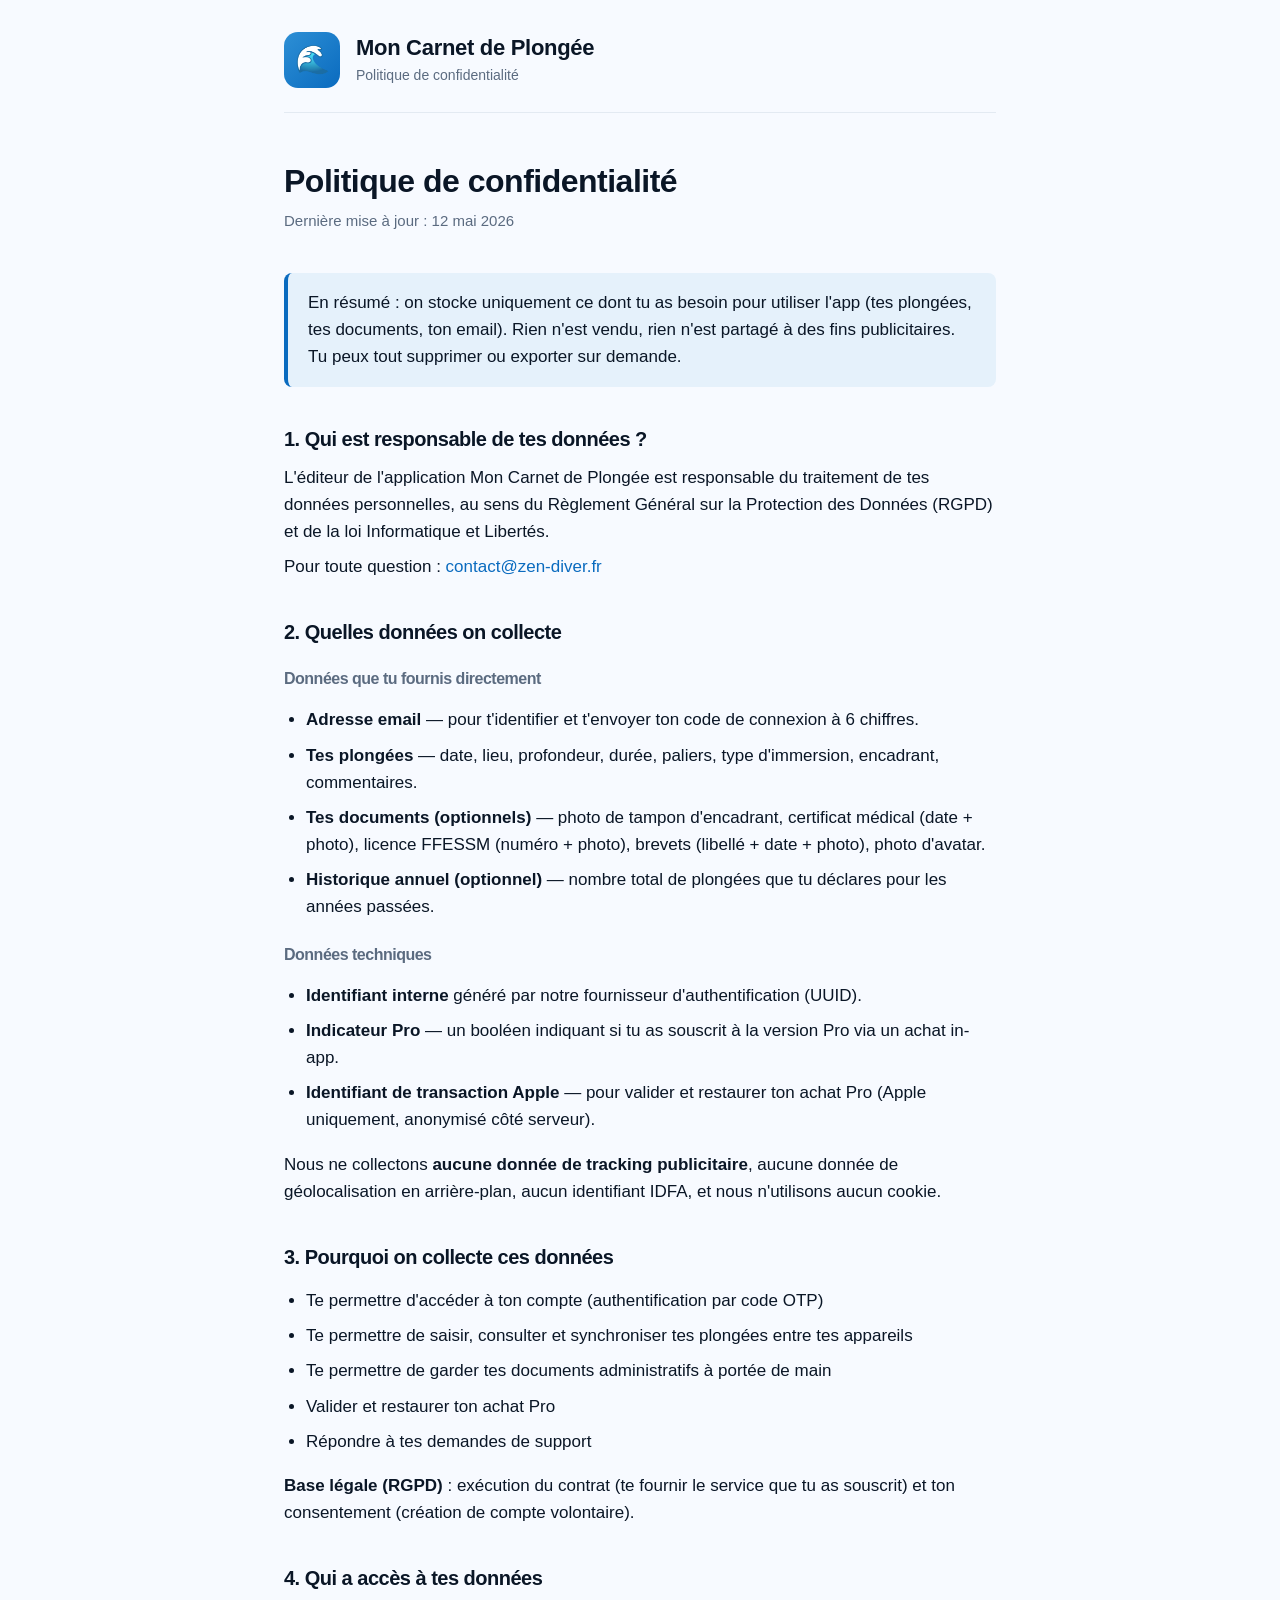
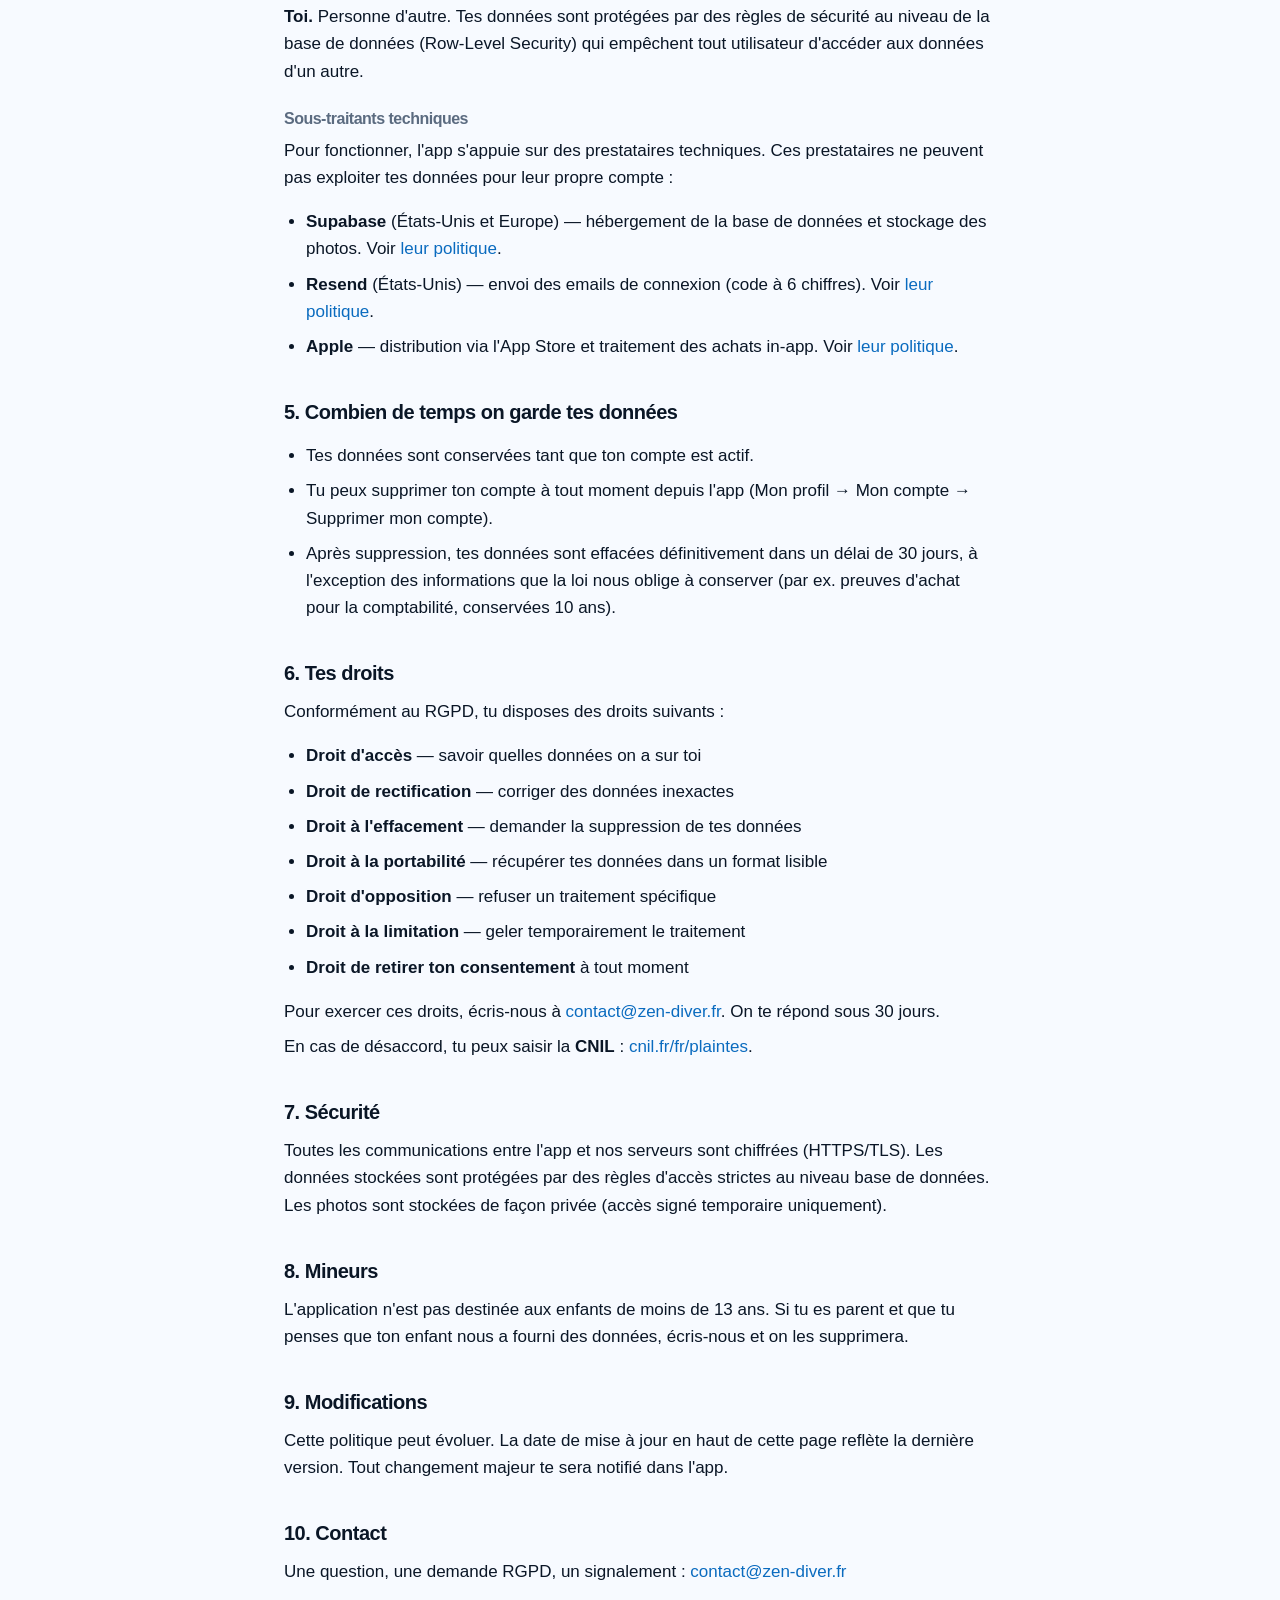
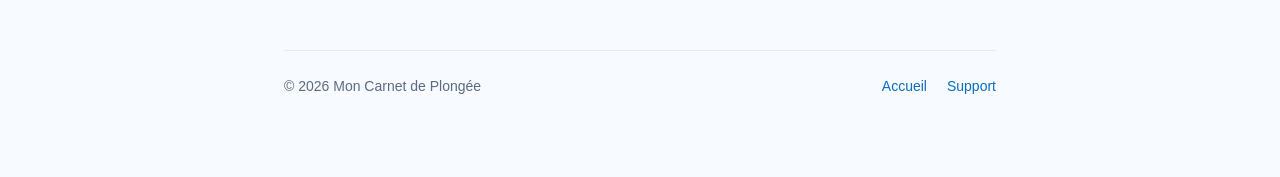
==== privacy.html @ 47d1d04c "Initial site (landing + privacy + support)" ====
<!DOCTYPE html>
<html lang="fr">
<head>
  <meta charset="UTF-8">
  <meta name="viewport" content="width=device-width, initial-scale=1.0">
  <title>Politique de confidentialité — Mon Carnet de Plongée</title>
  <meta name="description" content="Comment Mon Carnet de Plongée collecte, stocke et protège tes données personnelles.">
  <link rel="stylesheet" href="style.css">
</head>
<body>
  <div class="container">
    <header class="site">
      <div class="logo">🌊</div>
      <div>
        <h1>Mon Carnet de Plongée</h1>
        <div class="subtitle">Politique de confidentialité</div>
      </div>
    </header>

    <h1 class="page-title">Politique de confidentialité</h1>
    <p class="page-subtitle">Dernière mise à jour : 12 mai 2026</p>

    <div class="callout">
      <p>
        En résumé : on stocke uniquement ce dont tu as besoin pour utiliser l'app
        (tes plongées, tes documents, ton email). Rien n'est vendu, rien n'est partagé
        à des fins publicitaires. Tu peux tout supprimer ou exporter sur demande.
      </p>
    </div>

    <h2>1. Qui est responsable de tes données ?</h2>
    <p>
      L'éditeur de l'application Mon Carnet de Plongée est responsable du traitement
      de tes données personnelles, au sens du Règlement Général sur la Protection des
      Données (RGPD) et de la loi Informatique et Libertés.
    </p>
    <p>
      Pour toute question : <a href="mailto:contact@zen-diver.fr">contact@zen-diver.fr</a>
    </p>

    <h2>2. Quelles données on collecte</h2>

    <h3>Données que tu fournis directement</h3>
    <ul>
      <li><strong>Adresse email</strong> — pour t'identifier et t'envoyer ton code de connexion à 6 chiffres.</li>
      <li><strong>Tes plongées</strong> — date, lieu, profondeur, durée, paliers, type d'immersion, encadrant, commentaires.</li>
      <li><strong>Tes documents (optionnels)</strong> — photo de tampon d'encadrant, certificat médical (date + photo), licence FFESSM (numéro + photo), brevets (libellé + date + photo), photo d'avatar.</li>
      <li><strong>Historique annuel (optionnel)</strong> — nombre total de plongées que tu déclares pour les années passées.</li>
    </ul>

    <h3>Données techniques</h3>
    <ul>
      <li><strong>Identifiant interne</strong> généré par notre fournisseur d'authentification (UUID).</li>
      <li><strong>Indicateur Pro</strong> — un booléen indiquant si tu as souscrit à la version Pro via un achat in-app.</li>
      <li><strong>Identifiant de transaction Apple</strong> — pour valider et restaurer ton achat Pro (Apple uniquement, anonymisé côté serveur).</li>
    </ul>

    <p>
      Nous ne collectons <strong>aucune donnée de tracking publicitaire</strong>, aucune
      donnée de géolocalisation en arrière-plan, aucun identifiant IDFA, et nous n'utilisons
      aucun cookie.
    </p>

    <h2>3. Pourquoi on collecte ces données</h2>
    <ul>
      <li>Te permettre d'accéder à ton compte (authentification par code OTP)</li>
      <li>Te permettre de saisir, consulter et synchroniser tes plongées entre tes appareils</li>
      <li>Te permettre de garder tes documents administratifs à portée de main</li>
      <li>Valider et restaurer ton achat Pro</li>
      <li>Répondre à tes demandes de support</li>
    </ul>

    <p>
      <strong>Base légale (RGPD)</strong> : exécution du contrat (te fournir le service que
      tu as souscrit) et ton consentement (création de compte volontaire).
    </p>

    <h2>4. Qui a accès à tes données</h2>
    <p>
      <strong>Toi.</strong> Personne d'autre. Tes données sont protégées par des règles
      de sécurité au niveau de la base de données (Row-Level Security) qui empêchent tout
      utilisateur d'accéder aux données d'un autre.
    </p>

    <h3>Sous-traitants techniques</h3>
    <p>
      Pour fonctionner, l'app s'appuie sur des prestataires techniques. Ces prestataires
      ne peuvent pas exploiter tes données pour leur propre compte :
    </p>
    <ul>
      <li>
        <strong>Supabase</strong> (États-Unis et Europe) — hébergement de la base de données
        et stockage des photos. Voir <a href="https://supabase.com/privacy" target="_blank" rel="noopener">leur politique</a>.
      </li>
      <li>
        <strong>Resend</strong> (États-Unis) — envoi des emails de connexion (code à 6 chiffres).
        Voir <a href="https://resend.com/legal/privacy-policy" target="_blank" rel="noopener">leur politique</a>.
      </li>
      <li>
        <strong>Apple</strong> — distribution via l'App Store et traitement des achats in-app.
        Voir <a href="https://www.apple.com/legal/privacy/fr-ww/" target="_blank" rel="noopener">leur politique</a>.
      </li>
    </ul>

    <h2>5. Combien de temps on garde tes données</h2>
    <ul>
      <li>Tes données sont conservées tant que ton compte est actif.</li>
      <li>Tu peux supprimer ton compte à tout moment depuis l'app (Mon profil → Mon compte → Supprimer mon compte).</li>
      <li>Après suppression, tes données sont effacées définitivement dans un délai de 30 jours, à l'exception des informations que la loi nous oblige à conserver (par ex. preuves d'achat pour la comptabilité, conservées 10 ans).</li>
    </ul>

    <h2>6. Tes droits</h2>
    <p>Conformément au RGPD, tu disposes des droits suivants :</p>
    <ul>
      <li><strong>Droit d'accès</strong> — savoir quelles données on a sur toi</li>
      <li><strong>Droit de rectification</strong> — corriger des données inexactes</li>
      <li><strong>Droit à l'effacement</strong> — demander la suppression de tes données</li>
      <li><strong>Droit à la portabilité</strong> — récupérer tes données dans un format lisible</li>
      <li><strong>Droit d'opposition</strong> — refuser un traitement spécifique</li>
      <li><strong>Droit à la limitation</strong> — geler temporairement le traitement</li>
      <li><strong>Droit de retirer ton consentement</strong> à tout moment</li>
    </ul>
    <p>
      Pour exercer ces droits, écris-nous à <a href="mailto:contact@zen-diver.fr">contact@zen-diver.fr</a>.
      On te répond sous 30 jours.
    </p>
    <p>
      En cas de désaccord, tu peux saisir la <strong>CNIL</strong> :
      <a href="https://www.cnil.fr/fr/plaintes" target="_blank" rel="noopener">cnil.fr/fr/plaintes</a>.
    </p>

    <h2>7. Sécurité</h2>
    <p>
      Toutes les communications entre l'app et nos serveurs sont chiffrées (HTTPS/TLS).
      Les données stockées sont protégées par des règles d'accès strictes au niveau base
      de données. Les photos sont stockées de façon privée (accès signé temporaire uniquement).
    </p>

    <h2>8. Mineurs</h2>
    <p>
      L'application n'est pas destinée aux enfants de moins de 13 ans. Si tu es parent
      et que tu penses que ton enfant nous a fourni des données, écris-nous et on les
      supprimera.
    </p>

    <h2>9. Modifications</h2>
    <p>
      Cette politique peut évoluer. La date de mise à jour en haut de cette page reflète
      la dernière version. Tout changement majeur te sera notifié dans l'app.
    </p>

    <h2>10. Contact</h2>
    <p>
      Une question, une demande RGPD, un signalement :
      <a href="mailto:contact@zen-diver.fr">contact@zen-diver.fr</a>
    </p>

    <footer class="site">
      <div>© 2026 Mon Carnet de Plongée</div>
      <nav>
        <a href="/">Accueil</a>
        <a href="/support">Support</a>
      </nav>
    </footer>
  </div>
</body>
</html>
---- style.css ----
:root {
  --bg: #f7faff;
  --card: #ffffff;
  --text: #0a1626;
  --muted: #5b6b80;
  --primary: #0a6bbf;
  --primary-soft: #e5f1fb;
  --border: #e3eaf2;
  --radius: 16px;
  --max-width: 760px;
}

* { box-sizing: border-box; }

html, body {
  margin: 0;
  padding: 0;
  background: var(--bg);
  color: var(--text);
  font-family: -apple-system, BlinkMacSystemFont, "Segoe UI", Roboto, Helvetica, Arial, sans-serif;
  font-size: 17px;
  line-height: 1.6;
  -webkit-font-smoothing: antialiased;
}

a {
  color: var(--primary);
  text-decoration: none;
}
a:hover { text-decoration: underline; }

.container {
  max-width: var(--max-width);
  margin: 0 auto;
  padding: 32px 24px 80px;
}

header.site {
  display: flex;
  align-items: center;
  gap: 16px;
  margin-bottom: 48px;
  padding-bottom: 24px;
  border-bottom: 1px solid var(--border);
}

header.site .logo {
  width: 56px;
  height: 56px;
  border-radius: 14px;
  background: linear-gradient(135deg, #2d8fd5, #0a6bbf);
  display: flex;
  align-items: center;
  justify-content: center;
  color: #fff;
  font-size: 28px;
}

header.site h1 {
  margin: 0;
  font-size: 22px;
  letter-spacing: -0.3px;
}

header.site .subtitle {
  color: var(--muted);
  font-size: 14px;
  margin-top: 2px;
}

h1, h2, h3 {
  letter-spacing: -0.5px;
  line-height: 1.25;
}

h1.page-title {
  font-size: 32px;
  margin: 0 0 8px;
}

.page-subtitle {
  color: var(--muted);
  font-size: 15px;
  margin: 0 0 40px;
}

h2 {
  font-size: 20px;
  margin: 40px 0 12px;
}

h3 {
  font-size: 16px;
  margin: 24px 0 8px;
  color: var(--muted);
}

p, li {
  margin: 8px 0;
}

ul {
  padding-left: 22px;
}

.card {
  background: var(--card);
  border: 1px solid var(--border);
  border-radius: var(--radius);
  padding: 24px;
  margin: 16px 0;
}

.callout {
  background: var(--primary-soft);
  border-left: 4px solid var(--primary);
  border-radius: 8px;
  padding: 16px 20px;
  margin: 24px 0;
}

.callout p { margin: 0; }

.muted { color: var(--muted); font-size: 14px; }

footer.site {
  margin-top: 64px;
  padding-top: 24px;
  border-top: 1px solid var(--border);
  display: flex;
  flex-wrap: wrap;
  gap: 24px;
  justify-content: space-between;
  color: var(--muted);
  font-size: 14px;
}

footer.site nav {
  display: flex;
  gap: 20px;
  flex-wrap: wrap;
}

.cards {
  display: grid;
  grid-template-columns: 1fr 1fr;
  gap: 16px;
  margin-top: 32px;
}

.cards .card {
  margin: 0;
  display: flex;
  flex-direction: column;
  gap: 8px;
}

.cards .card h3 {
  color: var(--text);
  font-size: 17px;
  margin: 0;
}

.cards .card p {
  color: var(--muted);
  font-size: 14px;
  margin: 0;
}

@media (max-width: 560px) {
  .cards { grid-template-columns: 1fr; }
  h1.page-title { font-size: 26px; }
  .container { padding-top: 24px; }
}
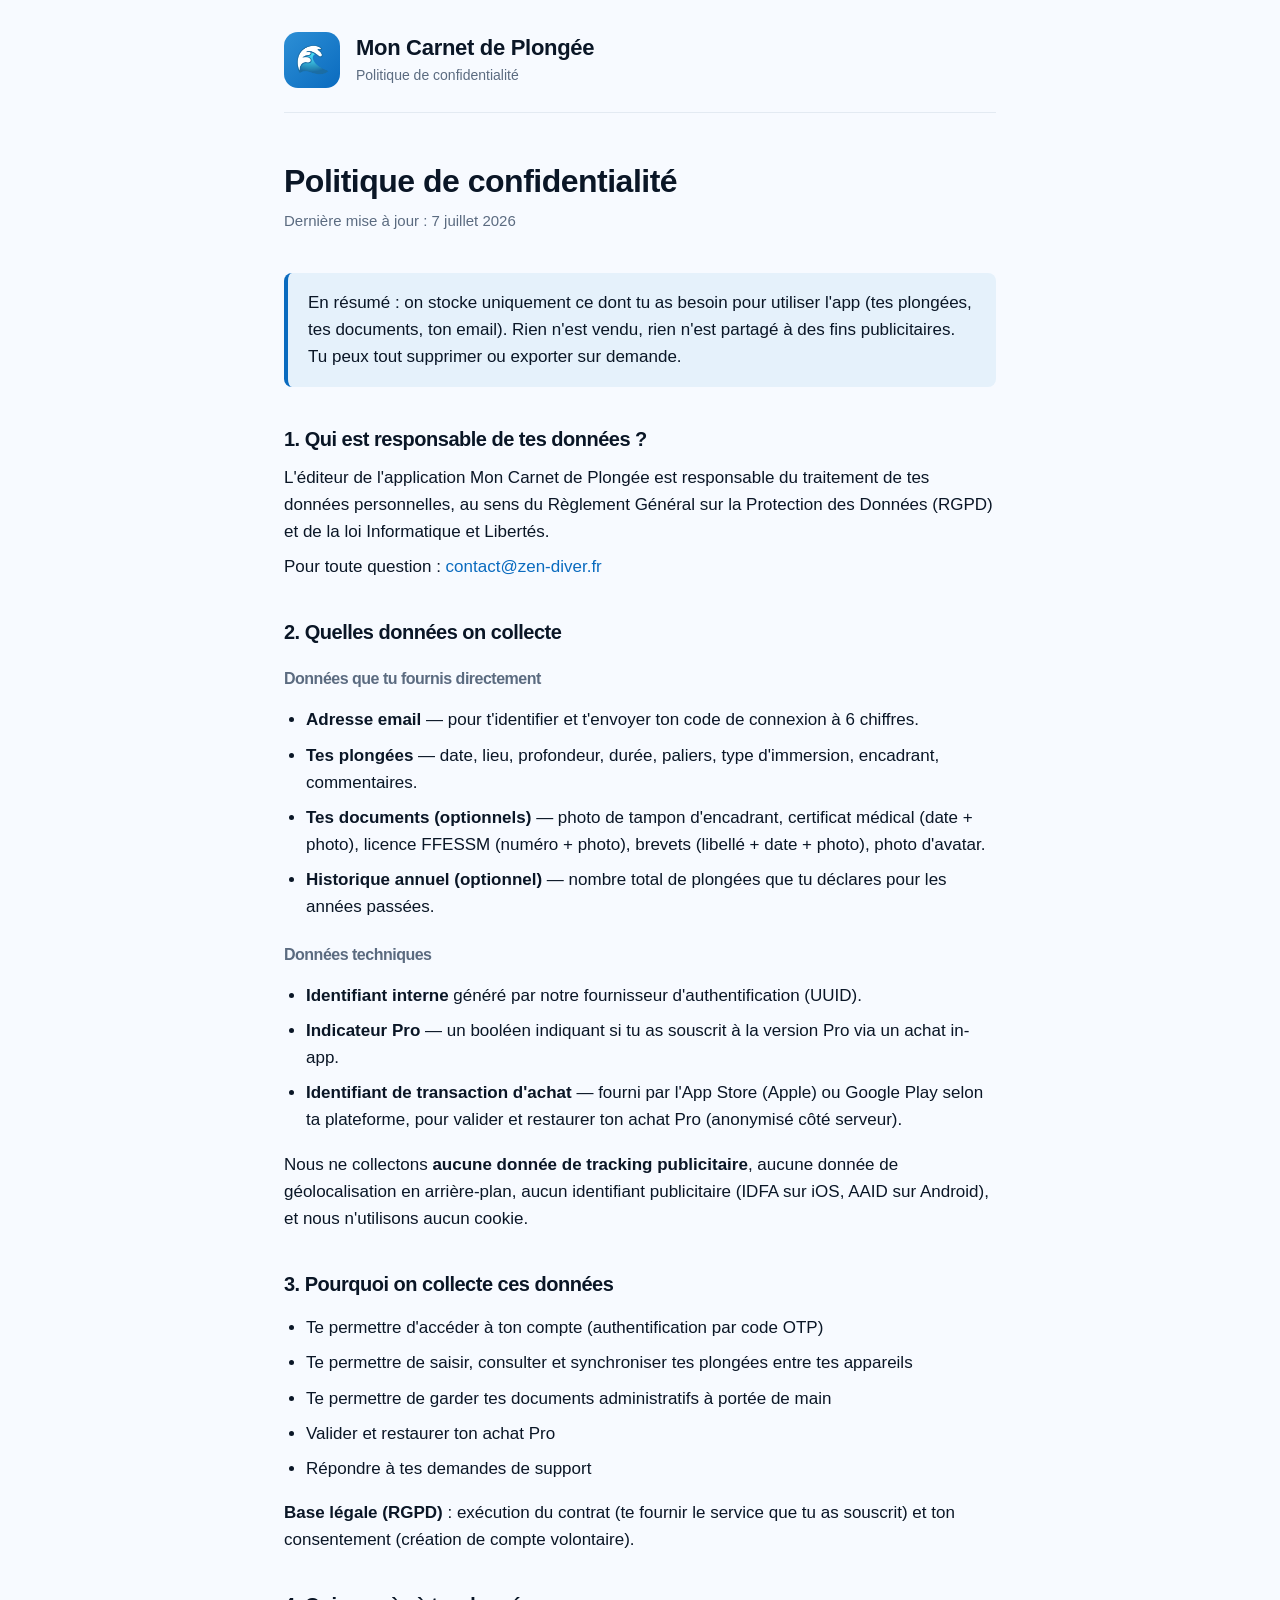
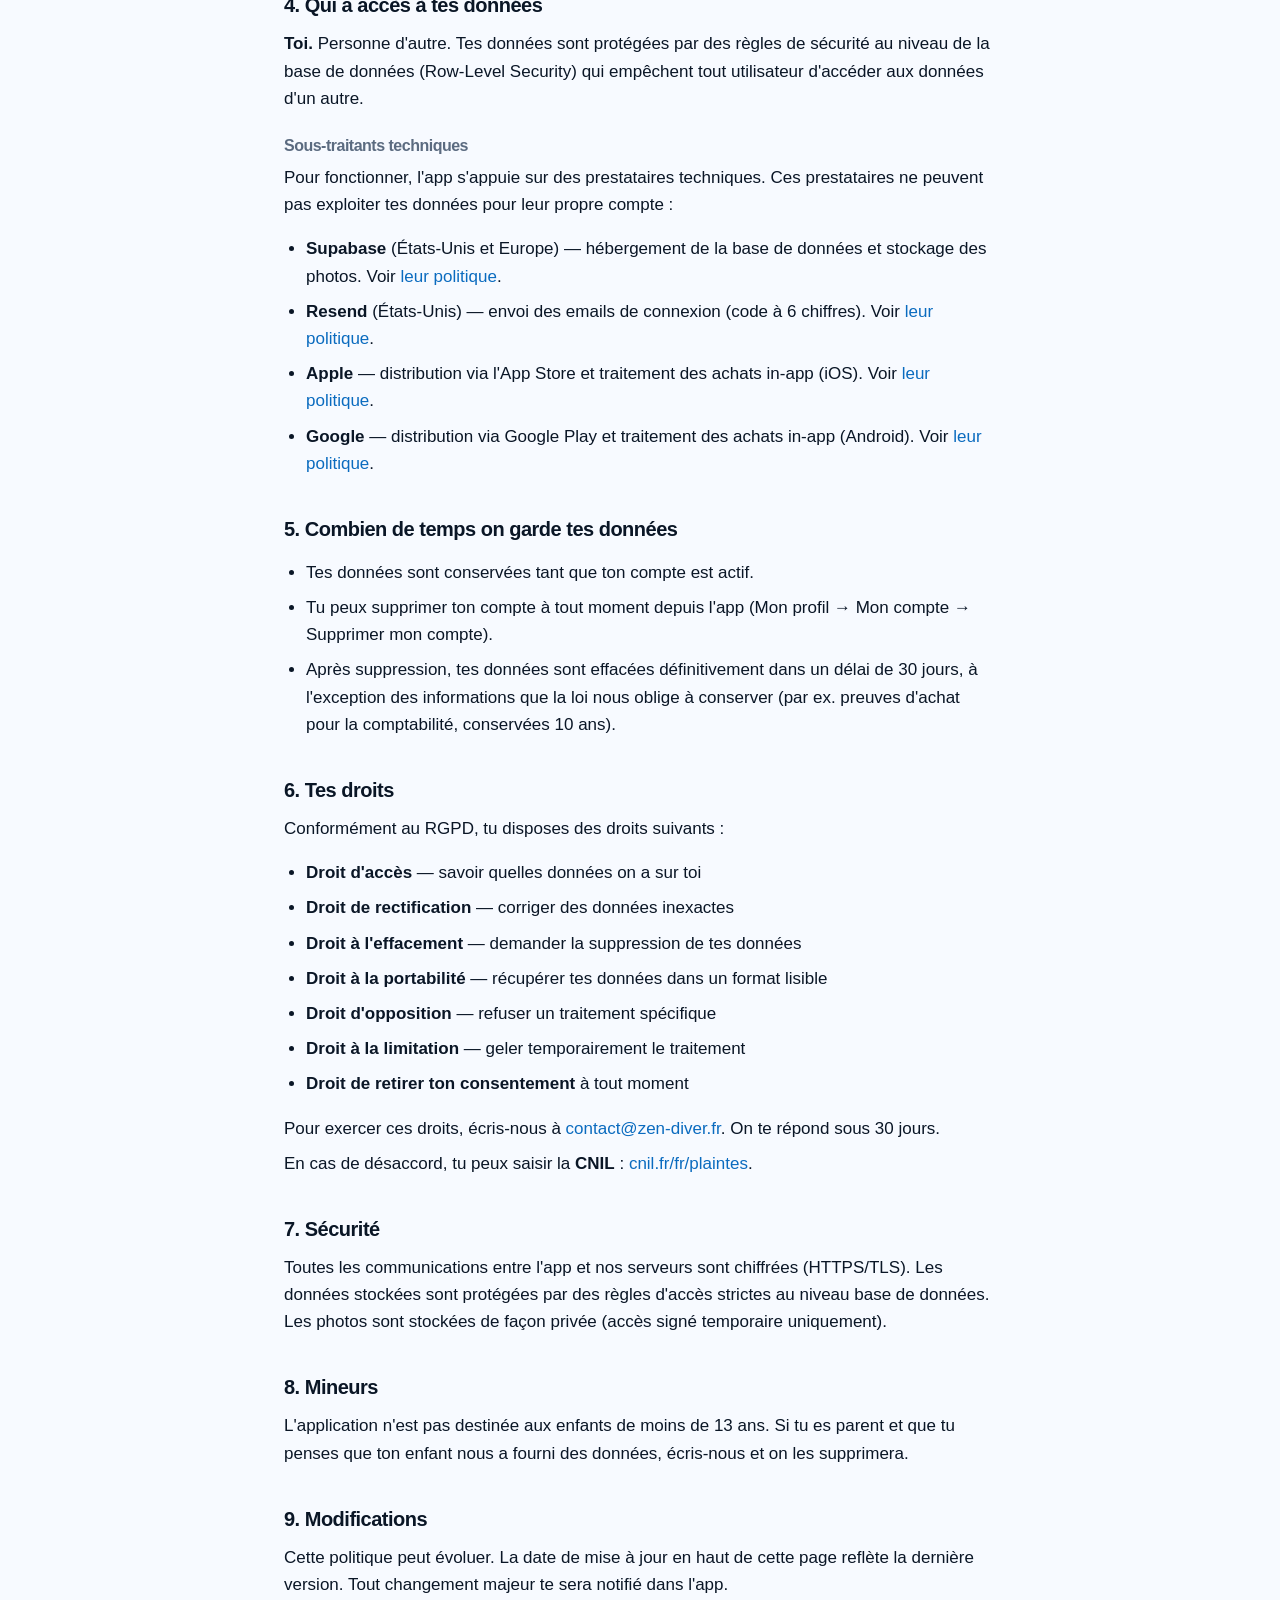
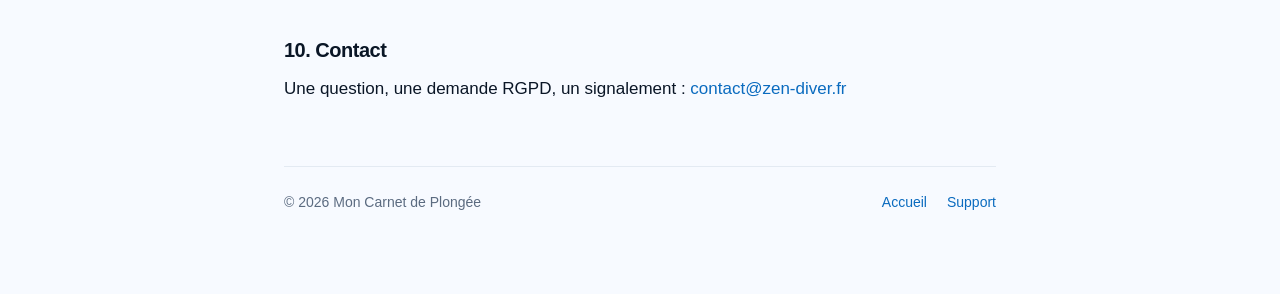
==== commit 5f1ec163: "Refonte site vitrine « La Descente » + pages légales iOS/Android Co-Authored-By: Claude Opus 4.8 <no" ====
--- a/privacy.html
+++ b/privacy.html
@@ -18,7 +18,7 @@
     </header>
 
     <h1 class="page-title">Politique de confidentialité</h1>
-    <p class="page-subtitle">Dernière mise à jour : 12 mai 2026</p>
+    <p class="page-subtitle">Dernière mise à jour : 7 juillet 2026</p>
 
     <div class="callout">
       <p>
@@ -52,12 +52,12 @@
     <ul>
       <li><strong>Identifiant interne</strong> généré par notre fournisseur d'authentification (UUID).</li>
       <li><strong>Indicateur Pro</strong> — un booléen indiquant si tu as souscrit à la version Pro via un achat in-app.</li>
-      <li><strong>Identifiant de transaction Apple</strong> — pour valider et restaurer ton achat Pro (Apple uniquement, anonymisé côté serveur).</li>
+      <li><strong>Identifiant de transaction d'achat</strong> — fourni par l'App Store (Apple) ou Google Play selon ta plateforme, pour valider et restaurer ton achat Pro (anonymisé côté serveur).</li>
     </ul>
 
     <p>
       Nous ne collectons <strong>aucune donnée de tracking publicitaire</strong>, aucune
-      donnée de géolocalisation en arrière-plan, aucun identifiant IDFA, et nous n'utilisons
+      donnée de géolocalisation en arrière-plan, aucun identifiant publicitaire (IDFA sur iOS, AAID sur Android), et nous n'utilisons
       aucun cookie.
     </p>
 
@@ -97,8 +97,12 @@
         Voir <a href="https://resend.com/legal/privacy-policy" target="_blank" rel="noopener">leur politique</a>.
       </li>
       <li>
-        <strong>Apple</strong> — distribution via l'App Store et traitement des achats in-app.
+        <strong>Apple</strong> — distribution via l'App Store et traitement des achats in-app (iOS).
         Voir <a href="https://www.apple.com/legal/privacy/fr-ww/" target="_blank" rel="noopener">leur politique</a>.
+      </li>
+      <li>
+        <strong>Google</strong> — distribution via Google Play et traitement des achats in-app (Android).
+        Voir <a href="https://policies.google.com/privacy?hl=fr" target="_blank" rel="noopener">leur politique</a>.
       </li>
     </ul>
 
